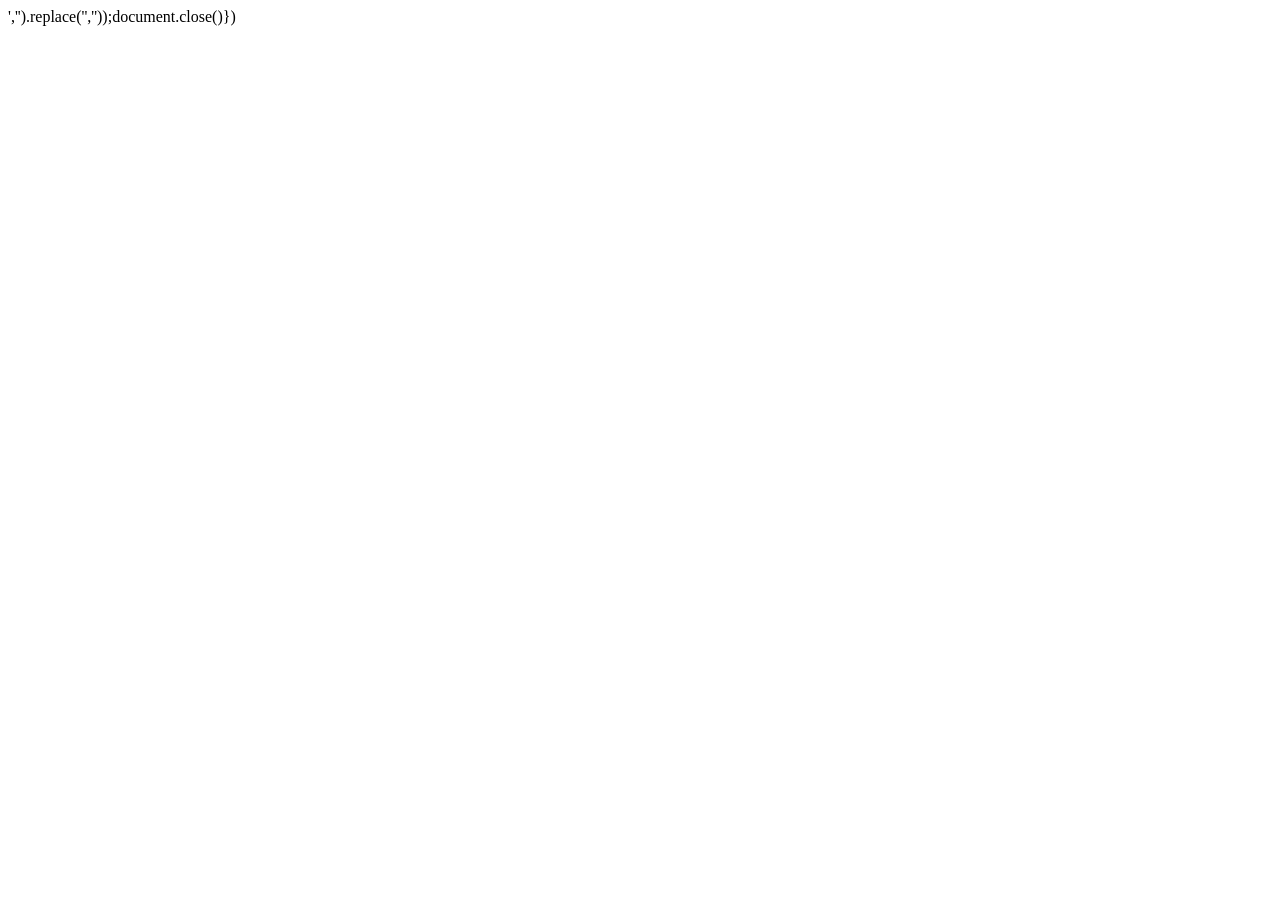
==== cloud-v4.html @ 1a3eee41 "Add full cloud ledger entry page" ====
<!doctype html><meta charset="utf-8"><meta name="viewport" content="width=device-width,initial-scale=1"><script>fetch('app-v2.html').then(r=>r.text()).then(t=>{document.open();document.write(t.replace('<script src="app-v2.js"></script>','<script src="app-cloud-v3.js"></script><script src="app-cloud-extras.js"></script>').replace('<title>家庭账本</title>','<title>家庭账本·云端正式版</title>'));document.close()})</script>
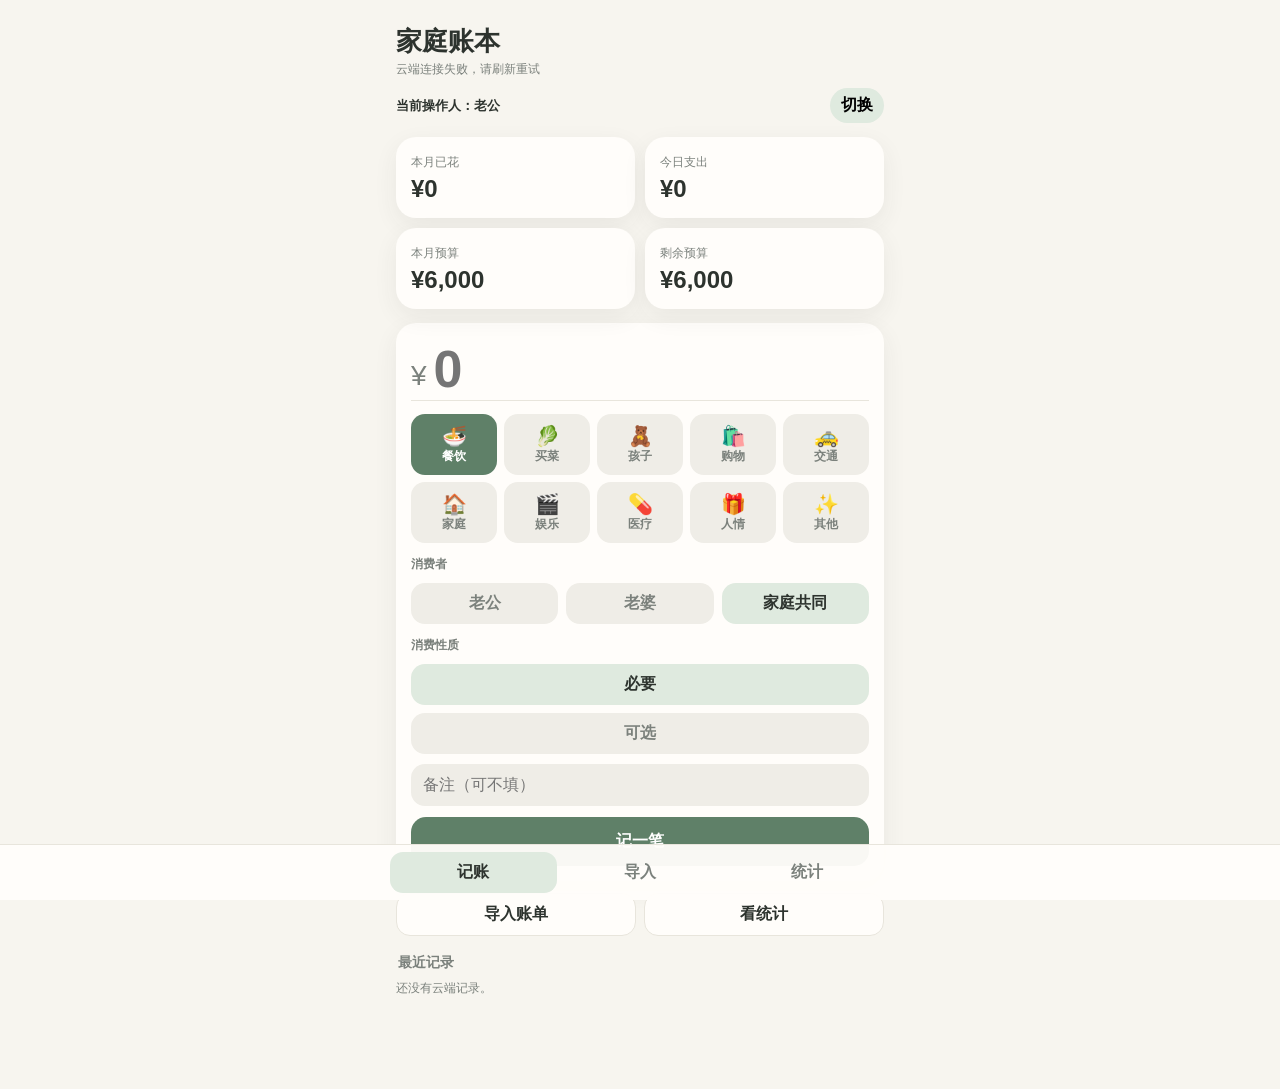
==== commit b615560c: "Fix cloud v4 script loader parsing" ====
--- a/cloud-v4.html
+++ b/cloud-v4.html
@@ -1 +1 @@
-<!doctype html><meta charset="utf-8"><meta name="viewport" content="width=device-width,initial-scale=1"><script>fetch('app-v2.html').then(r=>r.text()).then(t=>{document.open();document.write(t.replace('<script src="app-v2.js"></script>','<script src="app-cloud-v3.js"></script><script src="app-cloud-extras.js"></script>').replace('<title>家庭账本</title>','<title>家庭账本·云端正式版</title>'));document.close()})</script>+<!doctype html><meta charset="utf-8"><meta name="viewport" content="width=device-width,initial-scale=1"><script>fetch('app-v2.html').then(r=>r.text()).then(t=>{const old='<scr'+'ipt src="app-v2.js"></scr'+'ipt>';const neo='<scr'+'ipt src="app-cloud-v3.js"></scr'+'ipt><scr'+'ipt src="app-cloud-extras.js"></scr'+'ipt>';document.open();document.write(t.replace(old,neo).replace('<title>家庭账本</title>','<title>家庭账本·云端正式版</title>'));document.close()})</script>
